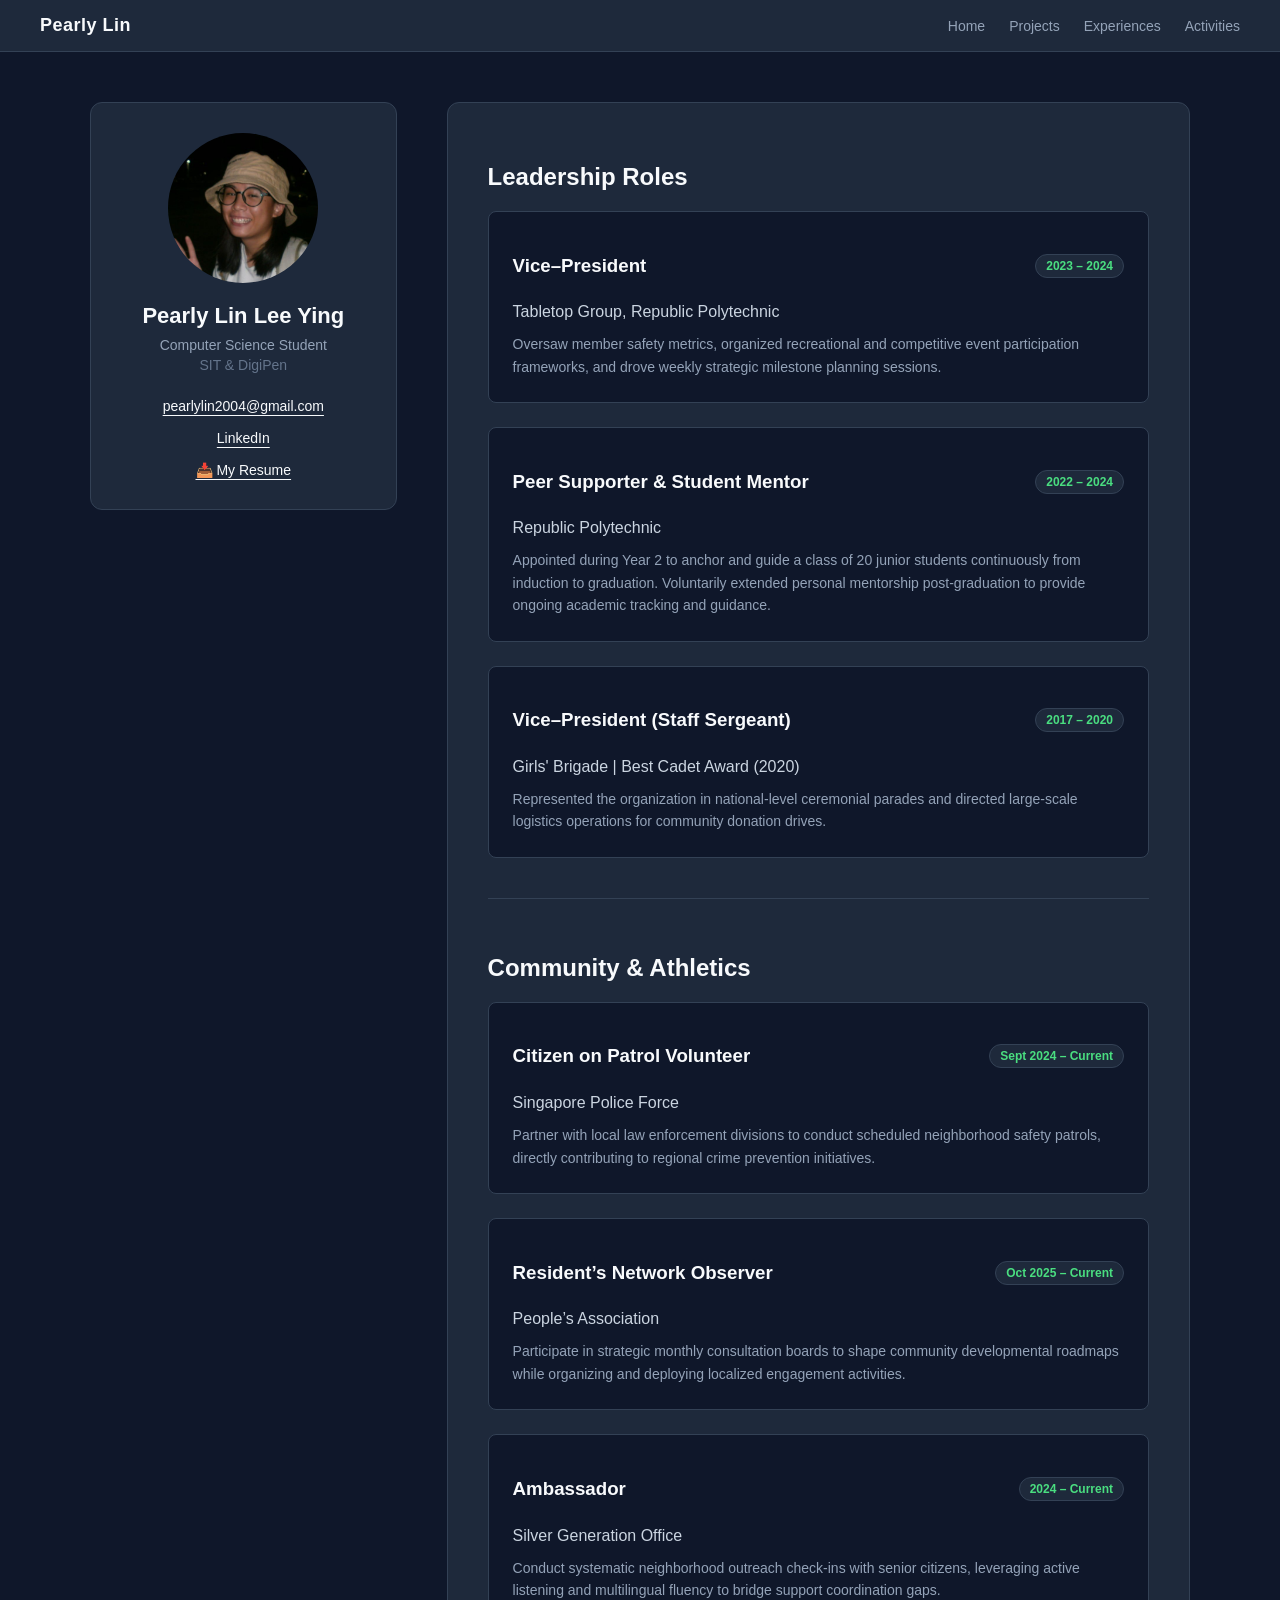
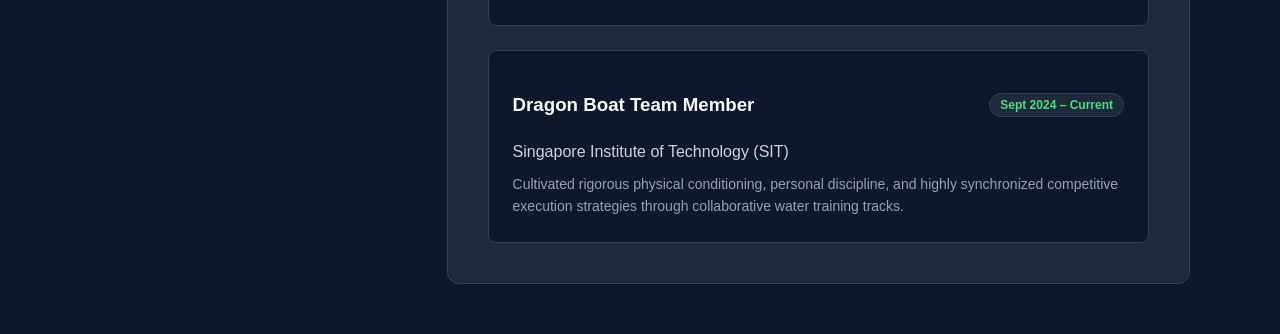
==== activities.html @ 0586cc3a "i cooked even more" ====
<!DOCTYPE html>
<html lang="en">
<head>
    <meta charset="UTF-8">
    <meta name="viewport" content="width=device-width, initial-scale=1.0">
    <title>Pearly Lin | Leadership & Activities</title>
    <link rel="stylesheet" href="style.css">
</head>
<body>

    <nav class="top-navbar">
        <div class="nav-logo">
            <span>Pearly Lin</span>
        </div>
        <ul class="nav-links">
            <li><a href="index.html">Home</a></li>
            <li><a href="projects.html">Projects</a></li>
            <li><a href="experience.html">Experiences</a></li>
            <li><a href="activities.html" class="active">Activities</a></li>
        </ul>
    </nav>

    <div class="portfolio-container">
        
        <aside class="sidebar">
            <img src="profile.jpeg" alt="Pearly Lin" class="profile-img">
            <h2>Pearly Lin Lee Ying</h2>
            <p class="title">Computer Science Student</p>
            <p class="organization">SIT & DigiPen</p>
            
            <div class="social-icons">
                <div class="email-container">
                    <span onclick="copyEmail()" id="email-text" class="email-display" data-tooltip="Click to Copy">
                        pearlylin2004@gmail.com
                    </span>
                </div>
                <div class="linkedin-container">
                    <a href="https://linkedin.com/in/pearly-lin" target="_blank" rel="noopener noreferrer" class="linkedin-display">LinkedIn</a>
                </div>
                <div class="download-container">
                    <a href="PearlyLin_Resume.docx" download class="download-display">📥 My Resume</a>
                </div>
            </div>
        </aside>

        <main class="main-content">
            
            <section class="activities-group-section">
                <h2>Leadership Roles</h2>
                
                <div class="activity-display-card" style="background-color: #0f172a; padding: 24px; border-radius: 8px; border: 1px solid #334155; margin-bottom: 24px;">
                    <div class="project-header" style="display: flex; justify-content: space-between; align-items: center; margin-bottom: 8px;">
                        <h3>Vice–President</h3>
                        <span class="tech-tag" style="color: #4ade80; font-size: 12px;">2023 – 2024</span>
                    </div>
                    <p style="color: #cbd5e1; font-weight: 500; margin: 0 0 12px 0;">Tabletop Group, Republic Polytechnic</p>
                    <p style="color: #94a3b8; font-size: 14px; margin: 0; line-height: 1.6;">Oversaw member safety metrics, organized recreational and competitive event participation frameworks, and drove weekly strategic milestone planning sessions.</p>
                </div>

                <div class="activity-display-card" style="background-color: #0f172a; padding: 24px; border-radius: 8px; border: 1px solid #334155; margin-bottom: 24px;">
                    <div class="project-header" style="display: flex; justify-content: space-between; align-items: center; margin-bottom: 8px;">
                        <h3>Peer Supporter & Student Mentor</h3>
                        <span class="tech-tag" style="color: #4ade80; font-size: 12px;">2022 – 2024</span>
                    </div>
                    <p style="color: #cbd5e1; font-weight: 500; margin: 0 0 12px 0;">Republic Polytechnic</p>
                    <p style="color: #94a3b8; font-size: 14px; margin: 0; line-height: 1.6;">Appointed during Year 2 to anchor and guide a class of 20 junior students continuously from induction to graduation. Voluntarily extended personal mentorship post-graduation to provide ongoing academic tracking and guidance.</p>
                </div>

                <div class="activity-display-card" style="background-color: #0f172a; padding: 24px; border-radius: 8px; border: 1px solid #334155; margin-bottom: 40px;">
                    <div class="project-header" style="display: flex; justify-content: space-between; align-items: center; margin-bottom: 8px;">
                        <h3>Vice–President (Staff Sergeant)</h3>
                        <span class="tech-tag" style="color: #4ade80; font-size: 12px;">2017 – 2020</span>
                    </div>
                    <p style="color: #cbd5e1; font-weight: 500; margin: 0 0 12px 0;">Girls' Brigade | Best Cadet Award (2020)</p>
                    <p style="color: #94a3b8; font-size: 14px; margin: 0; line-height: 1.6;">Represented the organization in national-level ceremonial parades and directed large-scale logistics operations for community donation drives.</p>
                </div>
            </section>

            <section class="activities-group-section" style="border-top: 1px solid #334155; padding-top: 35px;">
                <h2>Community & Athletics</h2>
                
                <div class="activity-display-card" style="background-color: #0f172a; padding: 24px; border-radius: 8px; border: 1px solid #334155; margin-bottom: 24px;">
                    <div class="project-header" style="display: flex; justify-content: space-between; align-items: center; margin-bottom: 8px;">
                        <h3>Citizen on Patrol Volunteer</h3>
                        <span class="tech-tag" style="color: #4ade80; font-size: 12px;">Sept 2024 – Current</span>
                    </div>
                    <p style="color: #cbd5e1; font-weight: 500; margin: 0 0 12px 0;">Singapore Police Force</p>
                    <p style="color: #94a3b8; font-size: 14px; margin: 0; line-height: 1.6;">Partner with local law enforcement divisions to conduct scheduled neighborhood safety patrols, directly contributing to regional crime prevention initiatives.</p>
                </div>

                <div class="activity-display-card" style="background-color: #0f172a; padding: 24px; border-radius: 8px; border: 1px solid #334155; margin-bottom: 24px;">
                    <div class="project-header" style="display: flex; justify-content: space-between; align-items: center; margin-bottom: 8px;">
                        <h3>Resident’s Network Observer</h3>
                        <span class="tech-tag" style="color: #4ade80; font-size: 12px;">Oct 2025 – Current</span>
                    </div>
                    <p style="color: #cbd5e1; font-weight: 500; margin: 0 0 12px 0;">People’s Association</p>
                    <p style="color: #94a3b8; font-size: 14px; margin: 0; line-height: 1.6;">Participate in strategic monthly consultation boards to shape community developmental roadmaps while organizing and deploying localized engagement activities.</p>
                </div>

                <div class="activity-display-card" style="background-color: #0f172a; padding: 24px; border-radius: 8px; border: 1px solid #334155; margin-bottom: 24px;">
                    <div class="project-header" style="display: flex; justify-content: space-between; align-items: center; margin-bottom: 8px;">
                        <h3>Ambassador</h3>
                        <span class="tech-tag" style="color: #4ade80; font-size: 12px;">2024 – Current</span>
                    </div>
                    <p style="color: #cbd5e1; font-weight: 500; margin: 0 0 12px 0;">Silver Generation Office</p>
                    <p style="color: #94a3b8; font-size: 14px; margin: 0; line-height: 1.6;">Conduct systematic neighborhood outreach check-ins with senior citizens, leveraging active listening and multilingual fluency to bridge support coordination gaps.</p>
                </div>

                <div class="activity-display-card" style="background-color: #0f172a; padding: 24px; border-radius: 8px; border: 1px solid #334155;">
                    <div class="project-header" style="display: flex; justify-content: space-between; align-items: center; margin-bottom: 8px;">
                        <h3>Dragon Boat Team Member</h3>
                        <span class="tech-tag" style="color: #4ade80; font-size: 12px;">Sept 2024 – Current</span>
                    </div>
                    <p style="color: #cbd5e1; font-weight: 500; margin: 0 0 12px 0;">Singapore Institute of Technology (SIT)</p>
                    <p style="color: #94a3b8; font-size: 14px; margin: 0; line-height: 1.6;">Cultivated rigorous physical conditioning, personal discipline, and highly synchronized competitive execution strategies through collaborative water training tracks.</p>
                </div>
            </section>
            
        </main>
    </div>

    <script src="script.js"></script>
</body>
</html>
---- style.css ----
/* ==========================================================================
   1. GLOBAL RESET & BASE THEME CONFIGURATION
   ========================================================================== */
html, body {
    margin: 0;
    padding: 0;
    width: 100%;
    min-height: 100vh;
    background-color: #0f172a; /* Deep tech slate blue background canvas */
    color: #f8fafc;            /* Crisp off-white text for easy reading */
    font-family: -apple-system, BlinkMacSystemFont, "Segoe UI", sans-serif;
    scroll-behavior: smooth;   /* Elegant smooth scrolling transitions */
}

/* ==========================================================================
   2. TOP NAVIGATION BAR STYLING
   ========================================================================== */
.top-navbar {
    display: flex;
    justify-content: space-between; /* Pushes brand name left, menu links right */
    align-items: center;
    background-color: #1e293b;     /* Matches lighter card backgrounds */
    padding: 15px 40px;
    border-bottom: 1px solid #334155; /* Subtle separation line */
    position: sticky;              /* Floats permanently at the top of the viewport */
    top: 0;
    z-index: 100;                  /* Layered on top of content cards */
}

.nav-logo span {
    font-weight: 700;
    font-size: 18px;
    color: #f8fafc;
    letter-spacing: 0.5px;
}

.nav-links {
    list-style: none;              /* Removes default bullet points */
    display: flex;
    gap: 24px;                     /* Grid spacing between individual items */
    margin: 0;
    padding: 0;
}

.nav-links a {
    text-decoration: none;
    color: #94a3b8;                /* Soft muted gray text */
    font-size: 14px;
    font-weight: 500;
    transition: color 0.2s;
}

.nav-links a:hover {
    color: #4ade80;                /* Transforms to tech emerald green on hover */
}

/* ==========================================================================
   3. LAYOUT MAIN GRID STRUCTURE
   ========================================================================== */
.portfolio-container {
    display: flex;
    max-width: 1100px;
    margin: 50px auto;
    gap: 50px; 
    padding: 0 20px;
}

/* ==========================================================================
   4. LEFT COLUMN: SIDEBAR PROFILE CARD
   ========================================================================== */
.sidebar {
    flex: 1; 
    text-align: center;
    background-color: #1e293b; /* Elevated lighter slate box */
    padding: 30px 20px;
    border-radius: 12px;
    height: fit-content;      /* Card collapses tightly to structural height */
    border: 1px solid #334155; 
}

.sidebar h2 {
    margin-top: 0;
    margin-bottom: 8px;
    font-size: 22px;
}

.sidebar p.title {
    margin-top: 0;
    margin-bottom: 4px;
    font-size: 14px;
    color: #94a3b8;
}

.sidebar p.organization {
    margin-top: 0;
    margin-bottom: 24px;
    font-size: 14px;
    color: #64748b;
}

.profile-img {
    width: 150px;
    height: 150px;
    border-radius: 50%;        /* Formats profile picture into a perfect circle */
    object-fit: cover;
    margin-bottom: 16px;
}

/* ==========================================================================
   5. INTERACTIVE CONTACT LINKS & TOOLTIPS (SIDEBAR)
   ========================================================================== */
.social-icons {
    display: flex;
    flex-direction: column;    /* Columns format to stack items cleanly */
    align-items: center;
    gap: 14px;                 
}

.email-container, 
.download-container, 
.linkedin-container {
    position: relative;
    display: inline-block;     /* Bounds wrapper dimensions directly to text content */
}

/* Base formatting for interactive displays and wrapped standard anchor links */
.email-display, 
.download-display, 
.linkedin-display,
.download-display a,
.linkedin-display a {
    font-size: 14px;
    color: #f8fafc;            /* Keeps links white in baseline configuration */
    font-weight: 500;
    cursor: pointer;
    text-decoration: underline;
    text-underline-offset: 4px;
    transition: color 0.2s, opacity 0.2s;
}

/* Active Hover Transitions */
.email-display:hover, 
.download-display:hover, 
.linkedin-display:hover,
.download-display:hover a,
.linkedin-display:hover a {
    color: #4ade80 !important; /* Overrides native browser purple/blue presets */
    opacity: 1;
}

/* Custom CSS Tooltip Card Rendering Engine */
.email-display::after, 
.download-display::after, 
.linkedin-display::after {
    content: attr(data-tooltip);
    position: absolute;
    bottom: 160%;              /* Places tooltip badge safely above the line of text */
    left: 50%;
    transform: translateX(-50%) scale(0.8);
    background-color: #f8fafc; /* Crisp light container block */
    color: #0f172a;            /* Dark text fill */
    padding: 6px 10px;
    font-size: 11px;
    border-radius: 4px;
    white-space: nowrap;       /* Prevents string breakage under tight dimensions */
    opacity: 0;
    pointer-events: none;      /* Ghost layer: permits click behaviors directly through to link */
    transition: all 0.2s ease;
    box-shadow: 0 4px 6px -1px rgba(0, 0, 0, 0.3);
    z-index: 10;
}

.email-display:hover::after, 
.download-display:hover::after, 
.linkedin-display:hover::after {
    opacity: 1;
    transform: translateX(-50%) scale(1);
}

/* ==========================================================================
   6. RIGHT COLUMN: MAIN CONTENT FLOW & PANELS
   ========================================================================== */
.main-content {
    flex: 2.5; 
    background-color: #1e293b; 
    padding: 40px;
    border-radius: 12px;
    border: 1px solid #334155;
}

.about h2 {
    margin-top: 0;
    margin-bottom: 16px;
    font-size: 24px;
}

.about p {
    font-size: 15px;
    color: #cbd5e1;
    line-height: 1.6;
}

/* ==========================================================================
   7. FEATURED PROJECTS SECTIONS (GRID MODE)
   ========================================================================== */
.projects-section, .experience-section {
    margin-top: 45px;
    margin-bottom: 45px;
}

.projects-section h2, .experience-section h2{
    margin-top: 0;
    margin-bottom: 20px;
    font-size: 24px;
}

.projects-grid, .experience-grid, .workE-grid{
    display: grid;
    grid-template-columns: repeat(auto-fit, minmax(300px, 1fr)); /* Auto-responsive grid tracks */
    gap: 20px;
}

.project-card, .experience-card, .workE-card{
    background-color: #0f172a; /* Deep canvas dark fill inside cards */
    padding: 24px;
    border-radius: 8px;
    border: 1px solid #334155;
    transition: transform 0.2s ease, border-color 0.2s ease;
}

.project-card:hover, .experience-card:hover, .workE-card:hover{
    transform: translateY(-4px); /* Vertical fluid card lift */
    border-color: #4ade80;       /* Card border turns emerald green */
}

.project-header, .experience-header, .workE-header {
    display: flex;
    justify-content: space-between;
    align-items: center;
    margin-bottom: 14px;
}

.project-card h3, .experience-card h3, .workE-card h3 {
    margin: 0;
    font-size: 16px;
    color: #f8fafc;
}

.tech-tag {
    font-size: 11px;
    background-color: #1e293b;
    color: #4ade80;             /* Highlights development framework indicators */
    padding: 4px 10px;
    border-radius: 12px;
    font-weight: 600;
    border: 1px solid #334155;
}

.project-card p, .experience-card p, .workE-card p{
    margin: 0;
    font-size: 13px;
    color: #94a3b8;
    line-height: 1.6;
}

/* ==========================================================================
   8. SECONDARY LAYOUT COMPONENTS (INTERESTS & EDUCATION ROW)
   ========================================================================== */
.bottom-grid {
    display: flex;
    gap: 40px;
    margin-top: 40px;
    border-top: 1px solid #334155;
    padding-top: 30px;
}

.interests, .education, .activities, .leadership, .technical {
    flex: 1;
}

.bottom-grid h3 {
    margin-top: 0;
    margin-bottom: 16px;
    font-size: 18px;
    color: #f8fafc;
}

.bottom-grid ul {
    margin: 0;
    padding-left: 20px;
}

.bottom-grid li {
    font-size: 14px;
    color: #cbd5e1;
    margin-bottom: 10px;
    line-height: 1.5;
}

.bottom-grid li strong {
    color: #f8fafc;
}

/* ==========================================================================
   9. POPUP MODAL ARCHITECTURE STYLING
   ========================================================================== */
/* The dark transparent background overlay screen */
.project-modal-overlay, .experience-modal-overlay, .workE-modal-overlay {
    position: fixed;
    top: 0;
    left: 0;
    width: 100%;
    height: 100%;
    background-color: rgba(15, 23, 42, 0.85); /* Dark tint overlay matching canvas */
    backdrop-filter: blur(4px);               /* Frosted glass effect */
    display: flex;
    justify-content: center;
    align-items: center;
    z-index: 1000;                            /* Forces pop-up over sticky navbar */
    opacity: 0;
    pointer-events: none;
    transition: opacity 0.2s ease-in-out;
}

/* The structural layout details card inside the overlay */
.modal-card {
    background-color: #1e293b; /* Dark slate card background match */
    border: 1px solid #334155;
    border-radius: 12px;
    width: 90%;
    max-width: 650px;
    padding: 35px;
    position: relative;
    box-shadow: 0 20px 25px -5px rgba(0, 0, 0, 0.5);
    transform: scale(0.95);
    transition: transform 0.2s ease-in-out;
}

.project-modal-overlay.active, .experience-modal-overlay.active, .workE-modal-overlay.active  {
    opacity: 1 !important;
    pointer-events: auto !important;
}

.project-modal-overlay.active .modal-card,
.experience-modal-overlay.active .modal-card,
.workE-modal-overlay .modal-card{
    transform: scale(1) !important;
}

/* Simple exit button upper-right corner */
.close-modal-btn {
    position: absolute;
    top: 20px;
    right: 20px;
    background: none;
    border: none;
    color: #94a3b8;
    font-size: 28px;
    cursor: pointer;
    line-height: 1;
    transition: color 0.1s;
}

.close-modal-btn:hover {
    color: #4ade80; /* Glows signature emerald green on hover */
}

.modal-header {
    display: flex;
    justify-content: space-between;
    align-items: flex-start;
    gap: 16px;
    margin-bottom: 8px;
}

.modal-header h2 {
    margin: 0;
    font-size: 20px;
    color: #f8fafc;
    line-height: 1.4;
}

.modal-role {
    margin: 0 0 20px 0;
    font-size: 13px;
    color: #94a3b8;
}

.modal-details-list {
    margin: 0;
    padding-left: 20px;
}

.modal-details-list li {
    font-size: 14px;
    color: #cbd5e1;
    margin-bottom: 12px;
    line-height: 1.6;
}

.modal-details-list li strong {
    color: #4ade80; /* Highlight core achievement titles */
}

/* ==========================================================================
   OPTIONAL: COMPACT LAYOUT OPTIMIZATIONS
   ========================================================================== */
.compact-card {
    padding: 16px 20px !important; 
}

.compact-card .project-header, .compact-card .experience-header, .wokrE-header {
    margin-bottom: 8px !important;
}
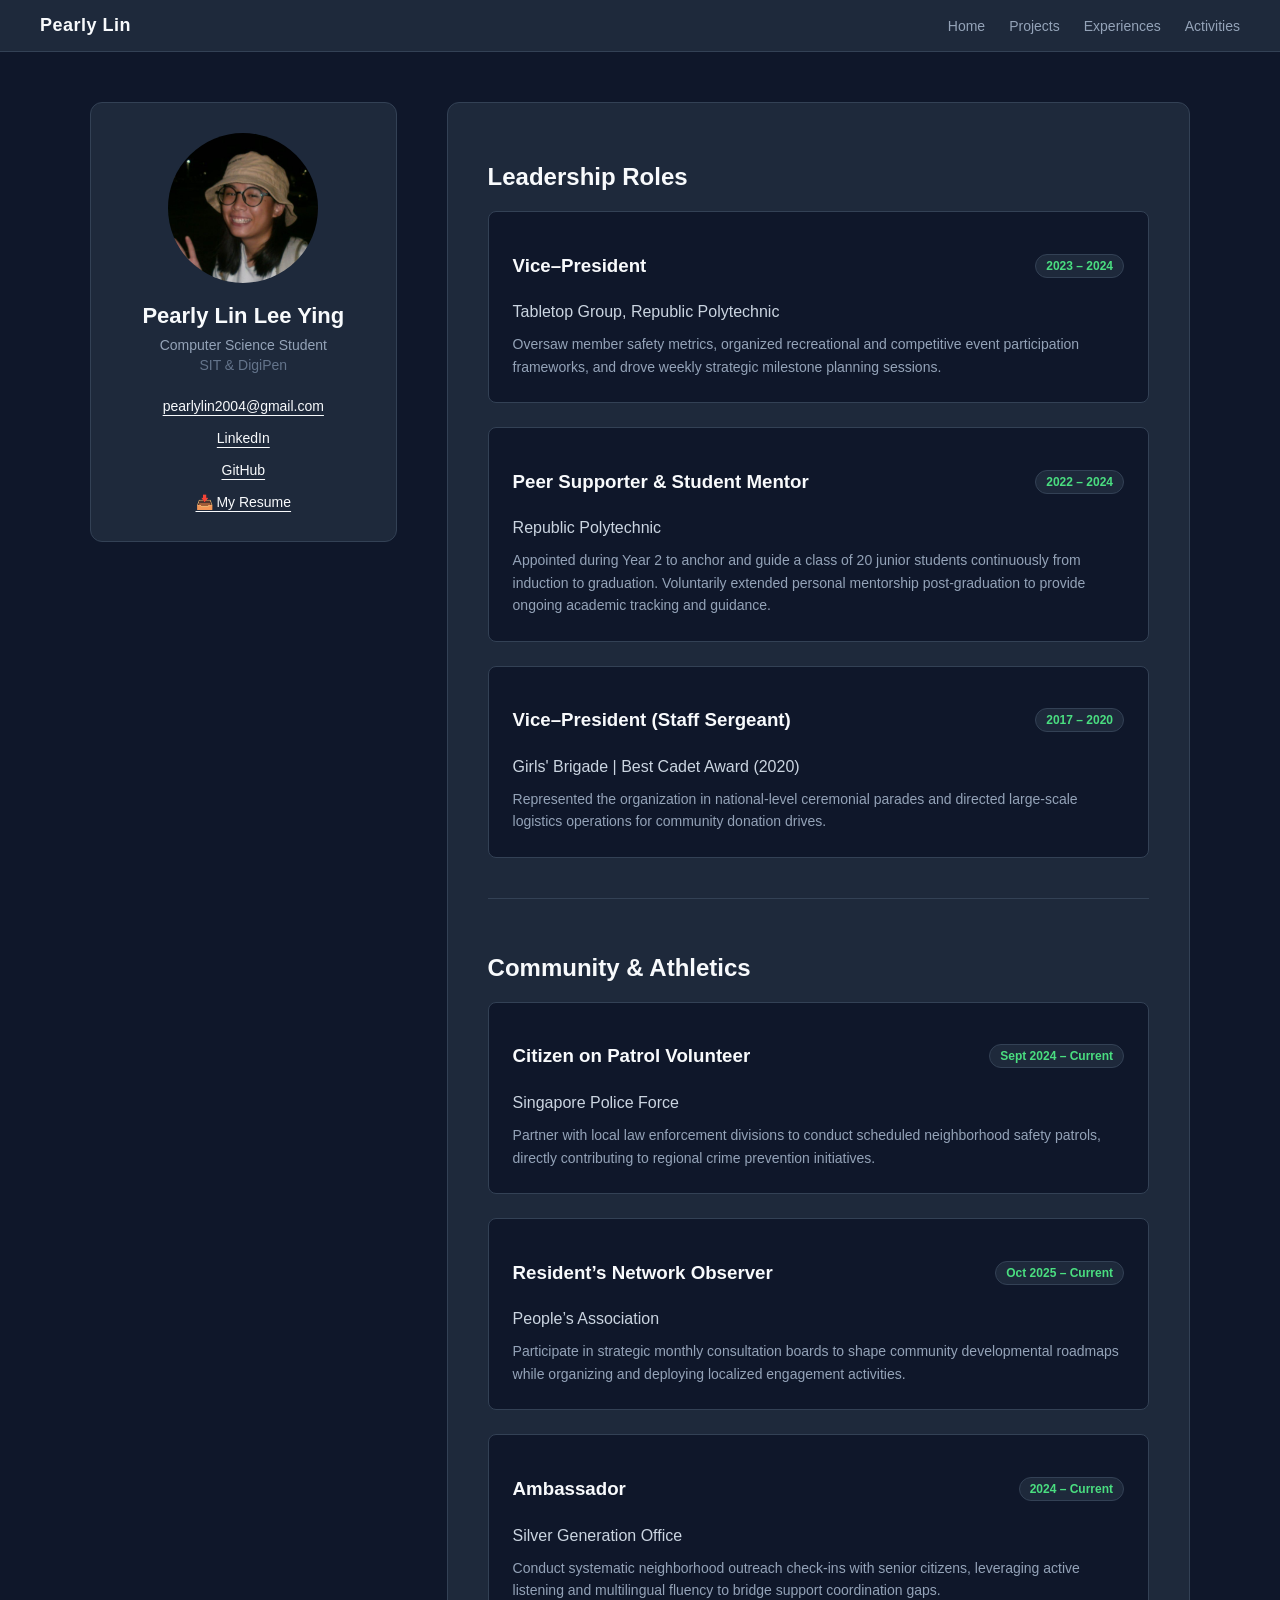
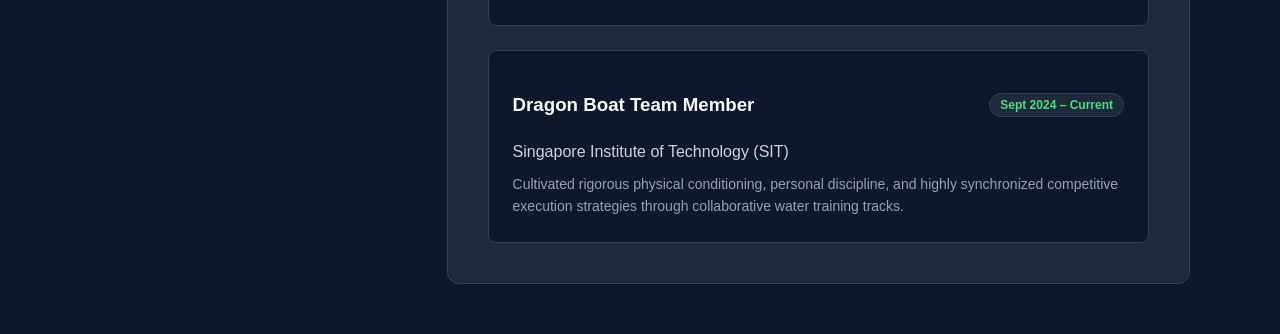
==== commit 5a7c46c7: "small changes" ====
--- a/activities.html
+++ b/activities.html
@@ -21,7 +21,6 @@
     </nav>
 
     <div class="portfolio-container">
-        
         <aside class="sidebar">
             <img src="profile.jpeg" alt="Pearly Lin" class="profile-img">
             <h2>Pearly Lin Lee Ying</h2>
@@ -35,10 +34,15 @@
                     </span>
                 </div>
                 <div class="linkedin-container">
-                    <a href="https://linkedin.com/in/pearly-lin" target="_blank" rel="noopener noreferrer" class="linkedin-display">LinkedIn</a>
+                    <a href="https://linkedin.com/in/pearly-lin" target="_blank" rel="noopener noreferrer" id="linkedin-text" class="linkedin-display" data-tooltip="LinkedIn Profile">LinkedIn</a>
+                </div>
+                <div class="github-container">
+                    <a href="https://github.com/pearlylin2004" target="_blank" rel="noopener noreferrer" id="github-text" class="github-display" data-tooltip="GitHub Profile">GitHub</a>
                 </div>
                 <div class="download-container">
-                    <a href="PearlyLin_Resume.docx" download class="download-display">📥 My Resume</a>
+                    <a href="PearlyLin_Resume.docx" download="PearlyLin_Resume.docx" id="download-text" class="download-display" data-tooltip="Click to Download">
+                        📥 My Resume 
+                    </a>
                 </div>
             </div>
         </aside>
--- a/style.css
+++ b/style.css
@@ -118,7 +118,8 @@
 
 .email-container, 
 .download-container, 
-.linkedin-container {
+.linkedin-container,
+.github-container {
     position: relative;
     display: inline-block;     /* Bounds wrapper dimensions directly to text content */
 }
@@ -128,6 +129,8 @@
 .download-display, 
 .linkedin-display,
 .download-display a,
+.linkedin-display a,
+.github-display,
 .linkedin-display a {
     font-size: 14px;
     color: #f8fafc;            /* Keeps links white in baseline configuration */
@@ -143,7 +146,9 @@
 .download-display:hover, 
 .linkedin-display:hover,
 .download-display:hover a,
-.linkedin-display:hover a {
+.linkedin-display:hover a,
+.github-display:hover,
+.github-display:hover a {
     color: #4ade80 !important; /* Overrides native browser purple/blue presets */
     opacity: 1;
 }
@@ -151,7 +156,8 @@
 /* Custom CSS Tooltip Card Rendering Engine */
 .email-display::after, 
 .download-display::after, 
-.linkedin-display::after {
+.linkedin-display::after,
+.github-display::after {
     content: attr(data-tooltip);
     position: absolute;
     bottom: 160%;              /* Places tooltip badge safely above the line of text */
@@ -172,7 +178,8 @@
 
 .email-display:hover::after, 
 .download-display:hover::after, 
-.linkedin-display:hover::after {
+.linkedin-display:hover::after,
+.github-display:hover::after {
     opacity: 1;
     transform: translateX(-50%) scale(1);
 }
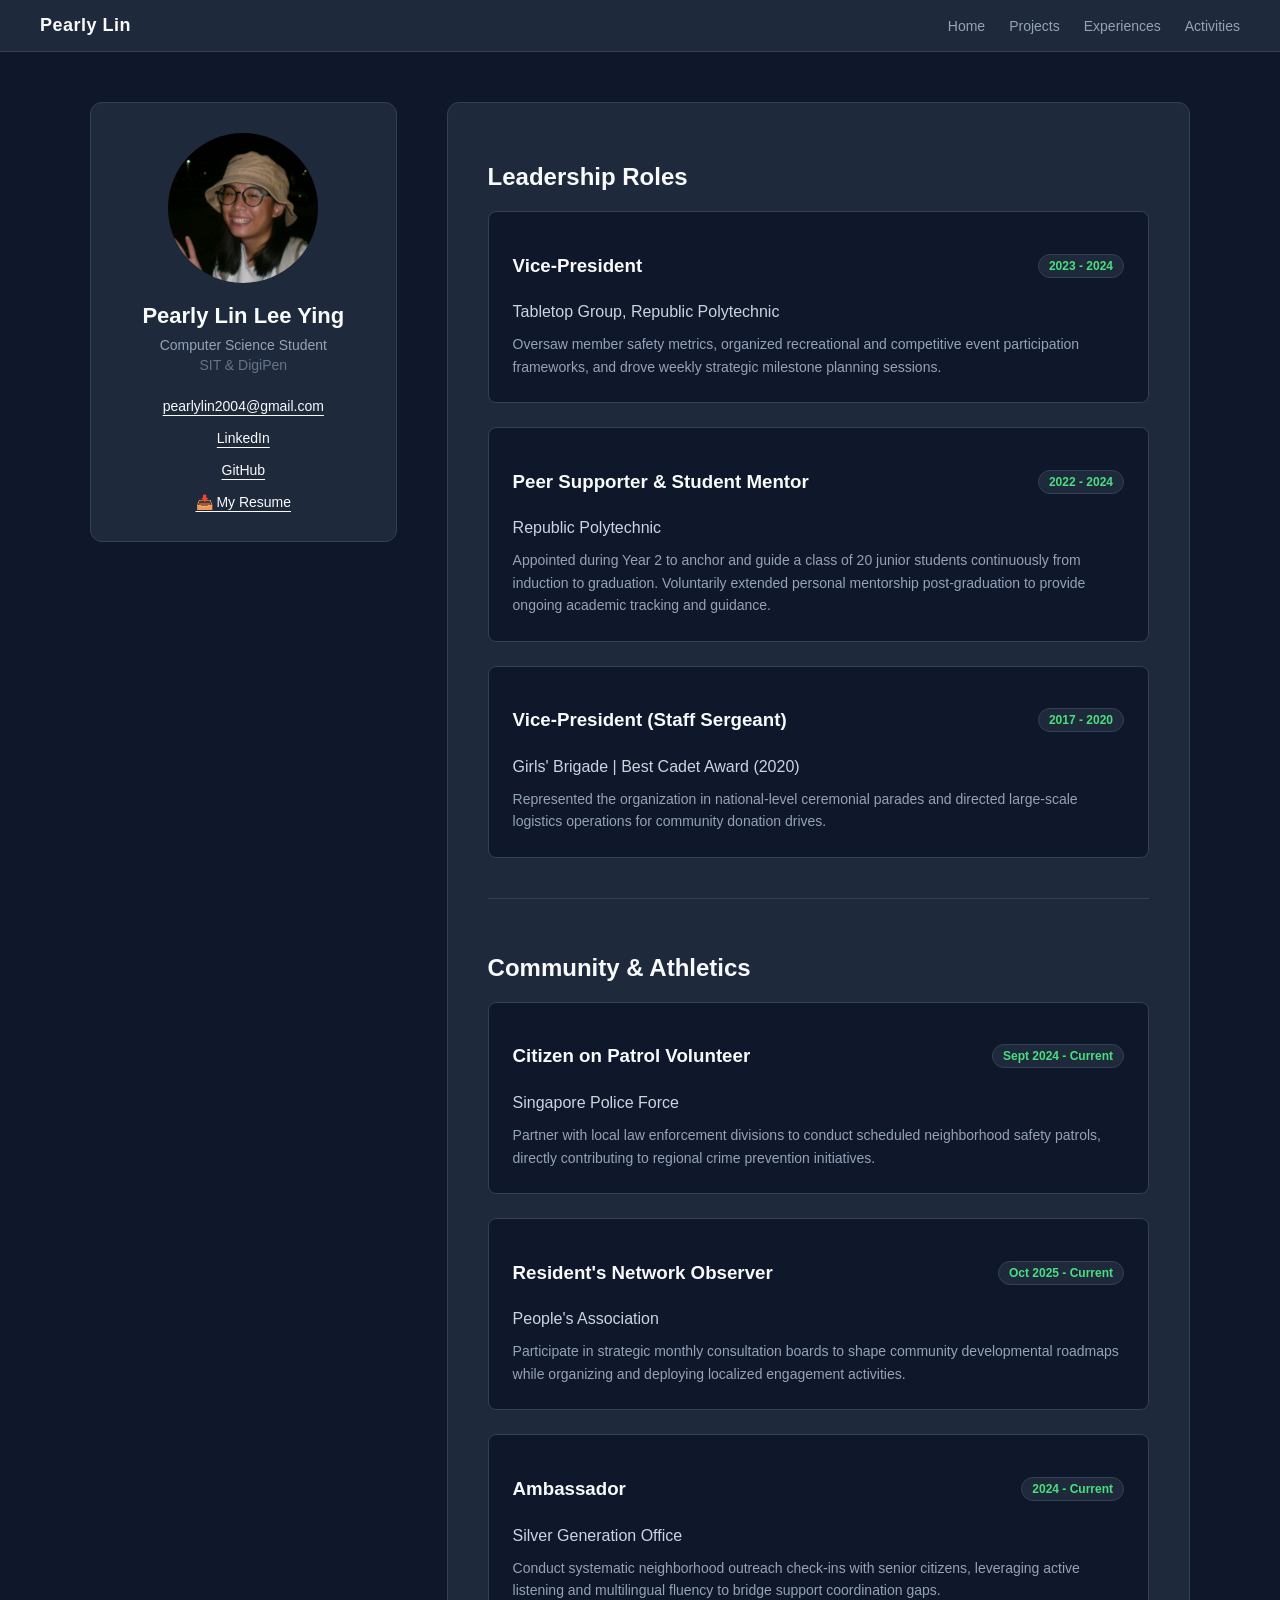
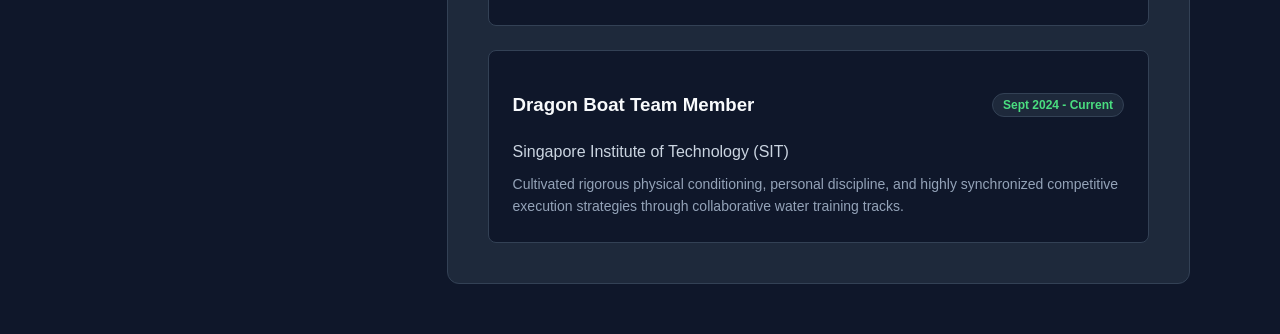
==== commit 54496092: "add in buttons" ====
--- a/activities.html
+++ b/activities.html
@@ -54,8 +54,8 @@
                 
                 <div class="activity-display-card" style="background-color: #0f172a; padding: 24px; border-radius: 8px; border: 1px solid #334155; margin-bottom: 24px;">
                     <div class="project-header" style="display: flex; justify-content: space-between; align-items: center; margin-bottom: 8px;">
-                        <h3>Vice–President</h3>
-                        <span class="tech-tag" style="color: #4ade80; font-size: 12px;">2023 – 2024</span>
+                        <h3>Vice-President</h3>
+                        <span class="tech-tag" style="color: #4ade80; font-size: 12px;">2023 - 2024</span>
                     </div>
                     <p style="color: #cbd5e1; font-weight: 500; margin: 0 0 12px 0;">Tabletop Group, Republic Polytechnic</p>
                     <p style="color: #94a3b8; font-size: 14px; margin: 0; line-height: 1.6;">Oversaw member safety metrics, organized recreational and competitive event participation frameworks, and drove weekly strategic milestone planning sessions.</p>
@@ -64,7 +64,7 @@
                 <div class="activity-display-card" style="background-color: #0f172a; padding: 24px; border-radius: 8px; border: 1px solid #334155; margin-bottom: 24px;">
                     <div class="project-header" style="display: flex; justify-content: space-between; align-items: center; margin-bottom: 8px;">
                         <h3>Peer Supporter & Student Mentor</h3>
-                        <span class="tech-tag" style="color: #4ade80; font-size: 12px;">2022 – 2024</span>
+                        <span class="tech-tag" style="color: #4ade80; font-size: 12px;">2022 - 2024</span>
                     </div>
                     <p style="color: #cbd5e1; font-weight: 500; margin: 0 0 12px 0;">Republic Polytechnic</p>
                     <p style="color: #94a3b8; font-size: 14px; margin: 0; line-height: 1.6;">Appointed during Year 2 to anchor and guide a class of 20 junior students continuously from induction to graduation. Voluntarily extended personal mentorship post-graduation to provide ongoing academic tracking and guidance.</p>
@@ -72,8 +72,8 @@
 
                 <div class="activity-display-card" style="background-color: #0f172a; padding: 24px; border-radius: 8px; border: 1px solid #334155; margin-bottom: 40px;">
                     <div class="project-header" style="display: flex; justify-content: space-between; align-items: center; margin-bottom: 8px;">
-                        <h3>Vice–President (Staff Sergeant)</h3>
-                        <span class="tech-tag" style="color: #4ade80; font-size: 12px;">2017 – 2020</span>
+                        <h3>Vice-President (Staff Sergeant)</h3>
+                        <span class="tech-tag" style="color: #4ade80; font-size: 12px;">2017 - 2020</span>
                     </div>
                     <p style="color: #cbd5e1; font-weight: 500; margin: 0 0 12px 0;">Girls' Brigade | Best Cadet Award (2020)</p>
                     <p style="color: #94a3b8; font-size: 14px; margin: 0; line-height: 1.6;">Represented the organization in national-level ceremonial parades and directed large-scale logistics operations for community donation drives.</p>
@@ -86,7 +86,7 @@
                 <div class="activity-display-card" style="background-color: #0f172a; padding: 24px; border-radius: 8px; border: 1px solid #334155; margin-bottom: 24px;">
                     <div class="project-header" style="display: flex; justify-content: space-between; align-items: center; margin-bottom: 8px;">
                         <h3>Citizen on Patrol Volunteer</h3>
-                        <span class="tech-tag" style="color: #4ade80; font-size: 12px;">Sept 2024 – Current</span>
+                        <span class="tech-tag" style="color: #4ade80; font-size: 12px;">Sept 2024 - Current</span>
                     </div>
                     <p style="color: #cbd5e1; font-weight: 500; margin: 0 0 12px 0;">Singapore Police Force</p>
                     <p style="color: #94a3b8; font-size: 14px; margin: 0; line-height: 1.6;">Partner with local law enforcement divisions to conduct scheduled neighborhood safety patrols, directly contributing to regional crime prevention initiatives.</p>
@@ -94,17 +94,17 @@
 
                 <div class="activity-display-card" style="background-color: #0f172a; padding: 24px; border-radius: 8px; border: 1px solid #334155; margin-bottom: 24px;">
                     <div class="project-header" style="display: flex; justify-content: space-between; align-items: center; margin-bottom: 8px;">
-                        <h3>Resident’s Network Observer</h3>
-                        <span class="tech-tag" style="color: #4ade80; font-size: 12px;">Oct 2025 – Current</span>
+                        <h3>Resident's Network Observer</h3>
+                        <span class="tech-tag" style="color: #4ade80; font-size: 12px;">Oct 2025 - Current</span>
                     </div>
-                    <p style="color: #cbd5e1; font-weight: 500; margin: 0 0 12px 0;">People’s Association</p>
+                    <p style="color: #cbd5e1; font-weight: 500; margin: 0 0 12px 0;">People's Association</p>
                     <p style="color: #94a3b8; font-size: 14px; margin: 0; line-height: 1.6;">Participate in strategic monthly consultation boards to shape community developmental roadmaps while organizing and deploying localized engagement activities.</p>
                 </div>
 
                 <div class="activity-display-card" style="background-color: #0f172a; padding: 24px; border-radius: 8px; border: 1px solid #334155; margin-bottom: 24px;">
                     <div class="project-header" style="display: flex; justify-content: space-between; align-items: center; margin-bottom: 8px;">
                         <h3>Ambassador</h3>
-                        <span class="tech-tag" style="color: #4ade80; font-size: 12px;">2024 – Current</span>
+                        <span class="tech-tag" style="color: #4ade80; font-size: 12px;">2024 - Current</span>
                     </div>
                     <p style="color: #cbd5e1; font-weight: 500; margin: 0 0 12px 0;">Silver Generation Office</p>
                     <p style="color: #94a3b8; font-size: 14px; margin: 0; line-height: 1.6;">Conduct systematic neighborhood outreach check-ins with senior citizens, leveraging active listening and multilingual fluency to bridge support coordination gaps.</p>
@@ -113,7 +113,7 @@
                 <div class="activity-display-card" style="background-color: #0f172a; padding: 24px; border-radius: 8px; border: 1px solid #334155;">
                     <div class="project-header" style="display: flex; justify-content: space-between; align-items: center; margin-bottom: 8px;">
                         <h3>Dragon Boat Team Member</h3>
-                        <span class="tech-tag" style="color: #4ade80; font-size: 12px;">Sept 2024 – Current</span>
+                        <span class="tech-tag" style="color: #4ade80; font-size: 12px;">Sept 2024 - Current</span>
                     </div>
                     <p style="color: #cbd5e1; font-weight: 500; margin: 0 0 12px 0;">Singapore Institute of Technology (SIT)</p>
                     <p style="color: #94a3b8; font-size: 14px; margin: 0; line-height: 1.6;">Cultivated rigorous physical conditioning, personal discipline, and highly synchronized competitive execution strategies through collaborative water training tracks.</p>
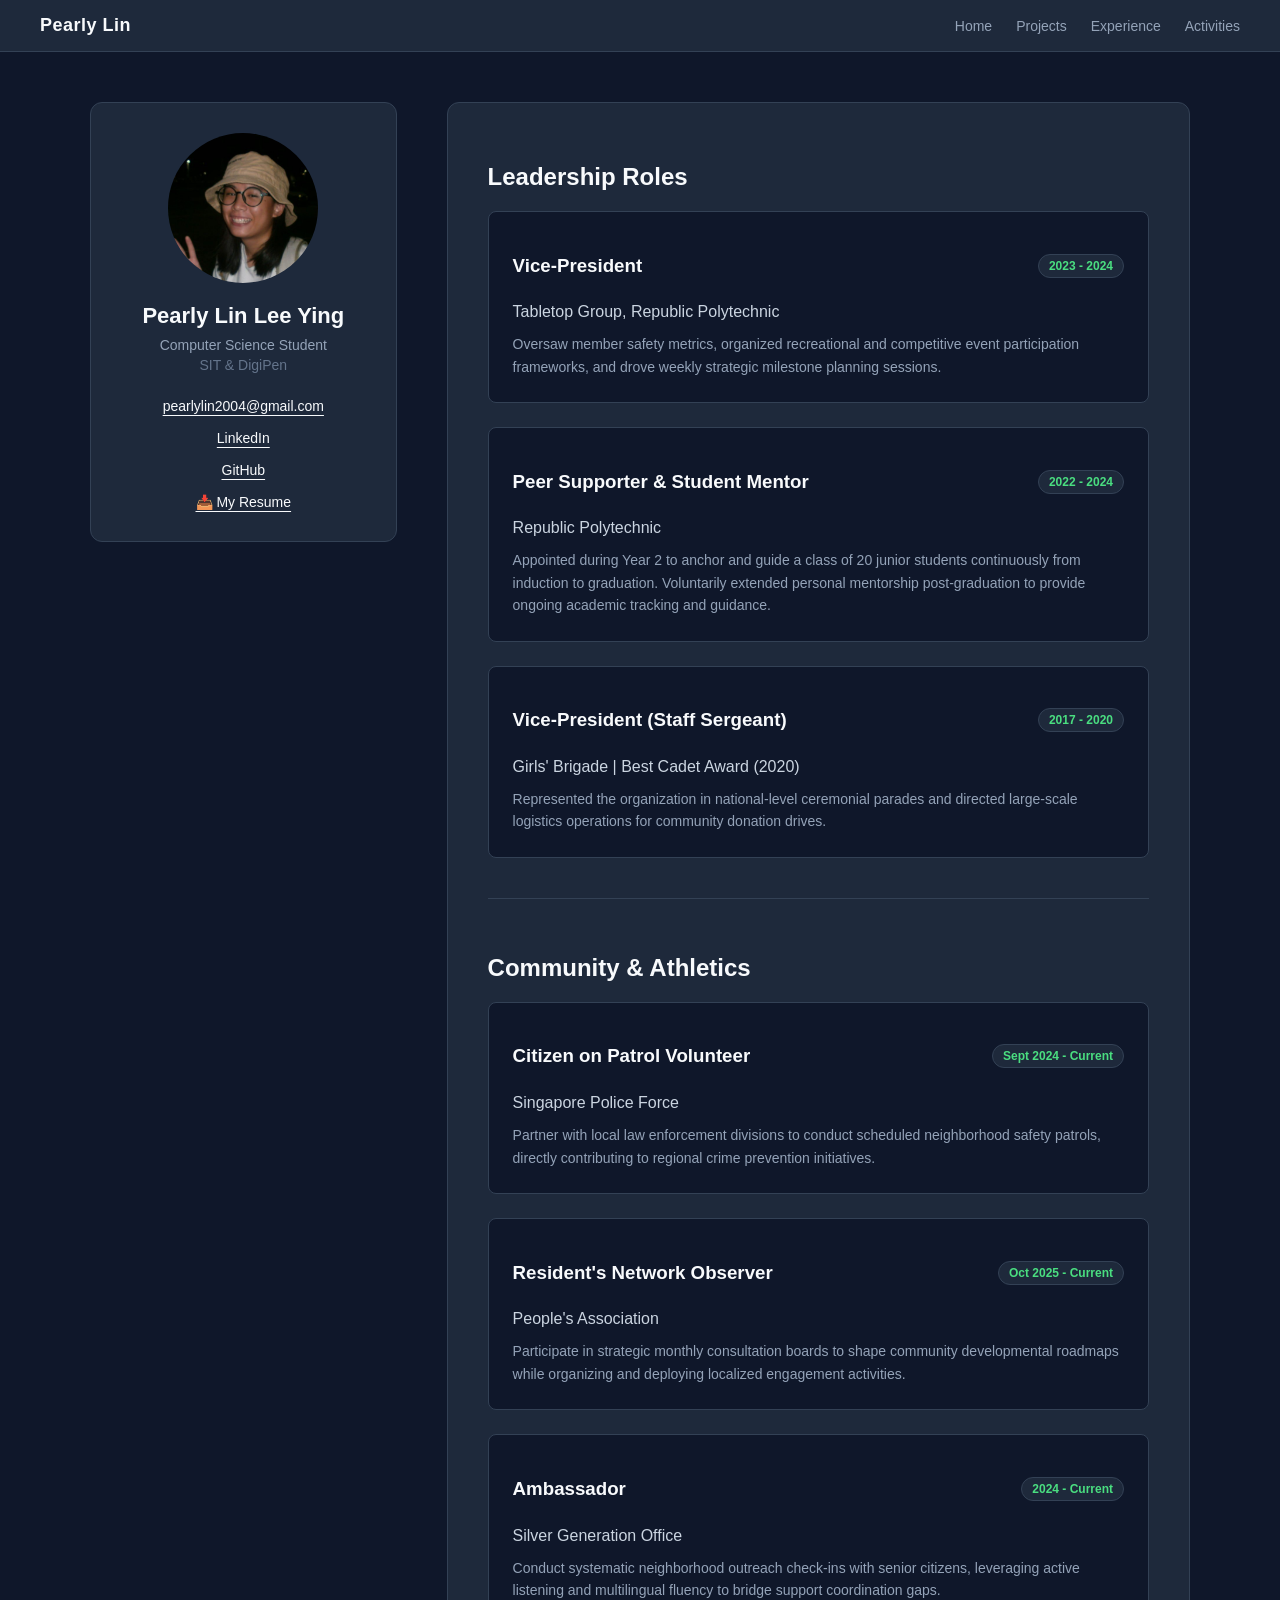
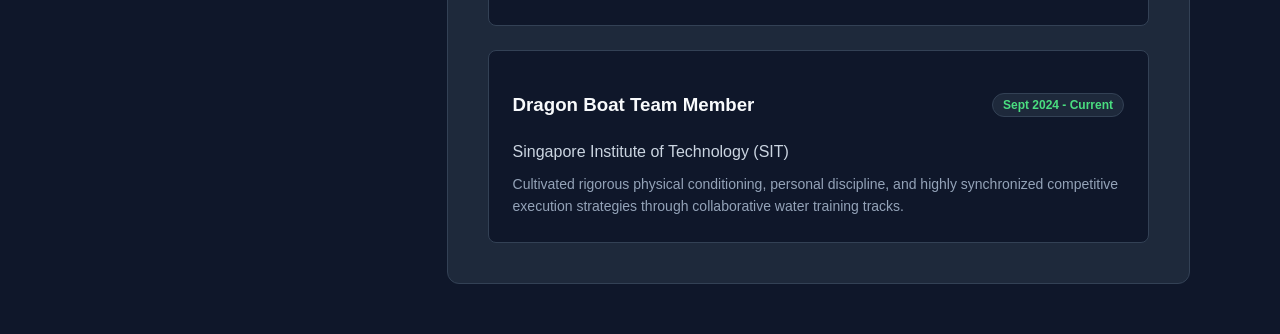
==== commit 21d61f81: "minor updates" ====
--- a/activities.html
+++ b/activities.html
@@ -15,7 +15,7 @@
         <ul class="nav-links">
             <li><a href="index.html">Home</a></li>
             <li><a href="projects.html">Projects</a></li>
-            <li><a href="experience.html">Experiences</a></li>
+            <li><a href="experience.html">Experience</a></li>
             <li><a href="activities.html" class="active">Activities</a></li>
         </ul>
     </nav>
@@ -40,7 +40,7 @@
                     <a href="https://github.com/pearlylin2004" target="_blank" rel="noopener noreferrer" id="github-text" class="github-display" data-tooltip="GitHub Profile">GitHub</a>
                 </div>
                 <div class="download-container">
-                    <a href="PearlyLin_Resume.docx" download="PearlyLin_Resume.docx" id="download-text" class="download-display" data-tooltip="Click to Download">
+                    <a href="PearlyLin_Resume.pdf" download="PearlyLin_Resume.pdf" id="download-text" class="download-display" data-tooltip="Click to Download">
                         📥 My Resume 
                     </a>
                 </div>
